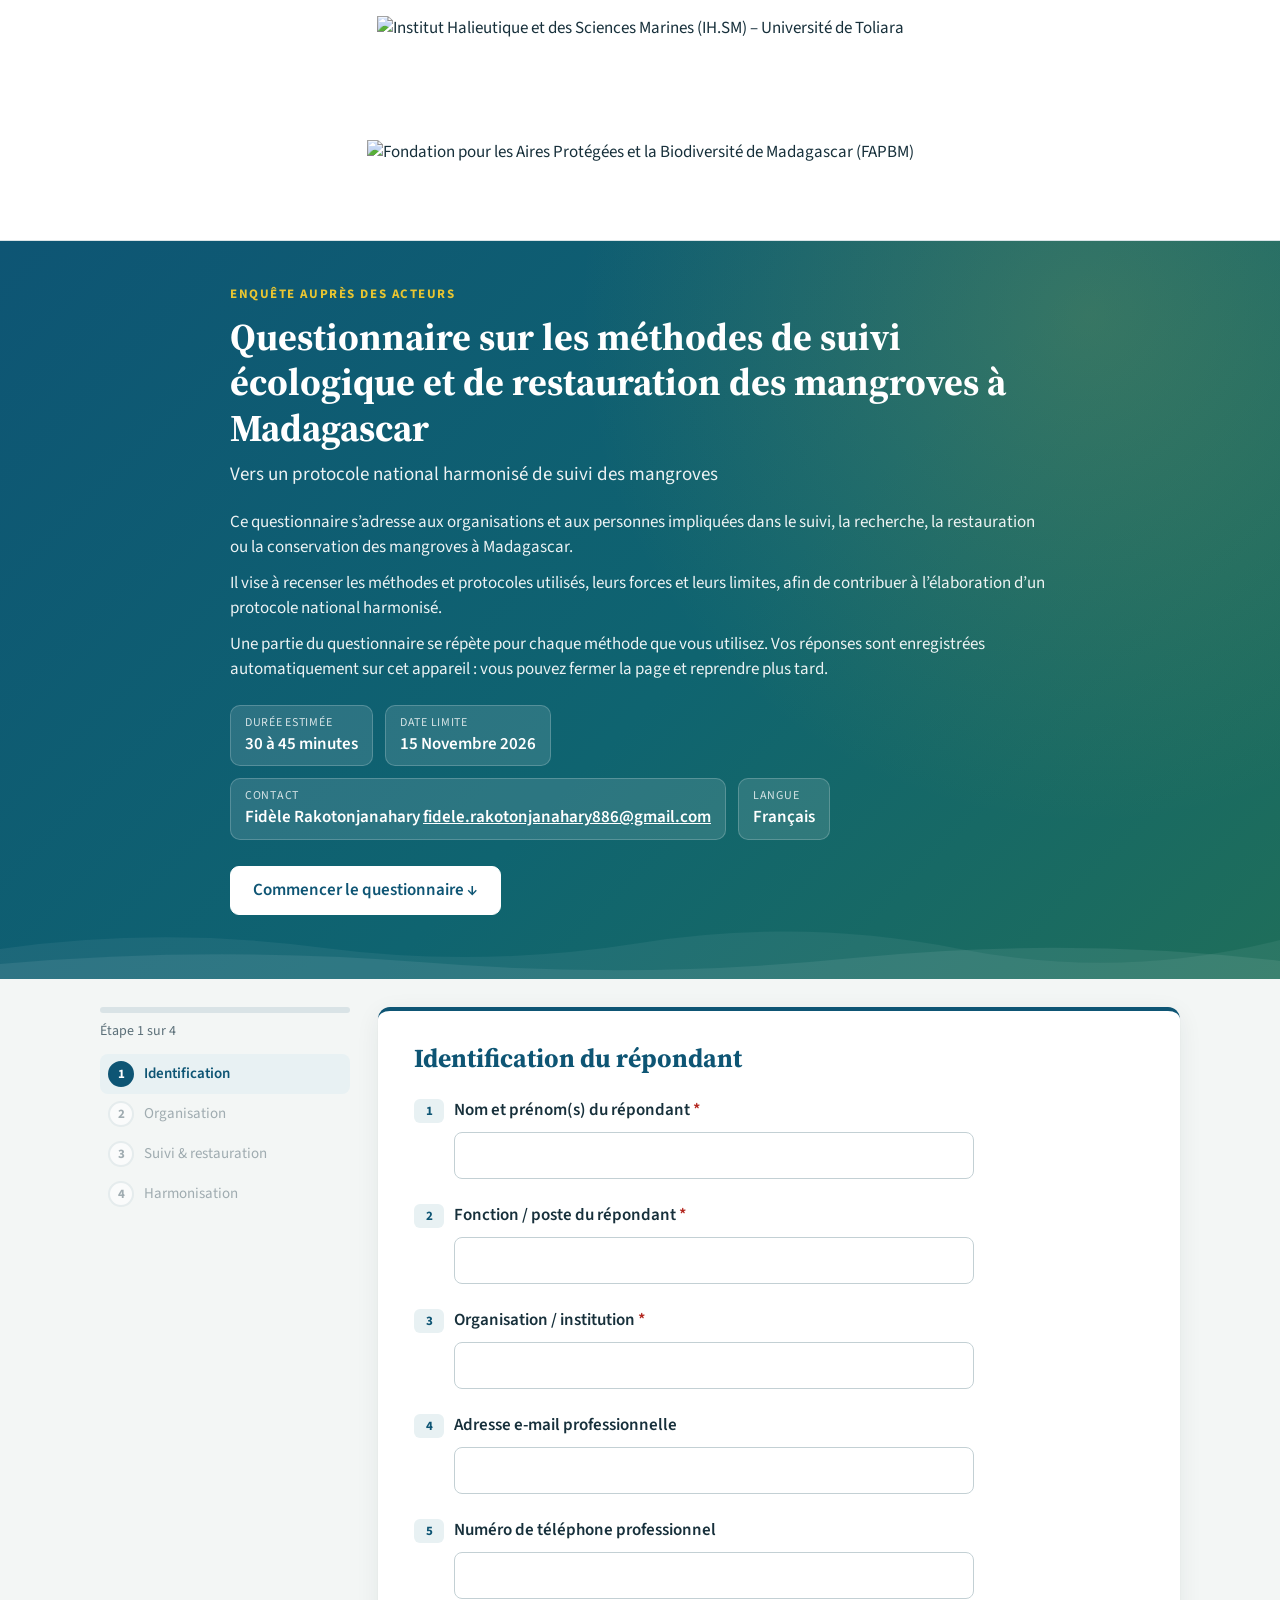
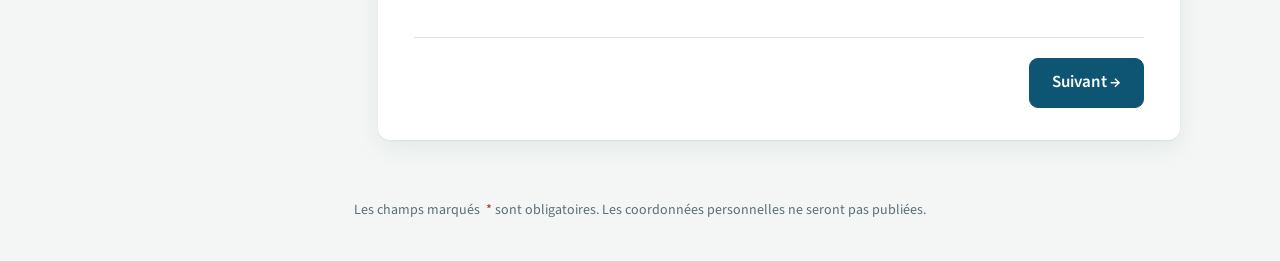
==== index.html @ 5f4b880b "config asset" ====
<!doctype html>
<html lang="fr">
<head>
  <meta charset="utf-8">
  <meta name="viewport" content="width=device-width, initial-scale=1">
  <title>Enquête mangroves Madagascar</title>
  <meta name="description" content="Questionnaire sur les méthodes de suivi écologique et de restauration des mangroves à Madagascar.">
  <link rel="icon" href="logos/ihsm.png">
  <link rel="preconnect" href="https://fonts.googleapis.com">
  <link rel="preconnect" href="https://fonts.gstatic.com" crossorigin>
  <link href="https://fonts.googleapis.com/css2?family=Source+Sans+3:wght@400;600;700&family=Source+Serif+4:opsz,wght@8..60,600;8..60,700&display=swap" rel="stylesheet">
  <link rel="stylesheet" href="assets/style.css">
</head>
<body>
  <div id="testBanner" class="testbanner" hidden>Mode test : aucune réponse n’est envoyée (SCRIPT_URL non configuré dans assets/config.js).</div>

  <header class="top">
    <div class="wrap logos" id="logos"></div>
  </header>

  <section class="hero">
    <svg class="roots" viewBox="0 0 1200 160" preserveAspectRatio="none" aria-hidden="true">
      <path d="M0 120 Q150 90 300 118 T600 112 T900 120 T1200 108 V160 H0Z" fill="rgba(255,255,255,.06)"/>
      <path d="M0 140 Q200 115 400 138 T800 132 T1200 136 V160 H0Z" fill="rgba(255,255,255,.08)"/>
    </svg>
    <div class="wrap hero-in">
      <p class="eyebrow">Enquête auprès des acteurs</p>
      <h1 id="title"></h1>
      <p class="subtitle" id="subtitle"></p>
      <div class="intro" id="intro"></div>
      <div class="facts" id="facts"></div>
      <button type="button" class="btn btn-light" id="startBtn">Commencer le questionnaire ↓</button>
    </div>
  </section>

  <main class="wrap main" id="app">
    <div id="resume" class="resume" hidden>
      <span>Vos réponses précédentes ont été restaurées depuis cet appareil. Les fichiers joints doivent être ajoutés à nouveau.</span>
      <button type="button" class="link" id="resetBtn">Recommencer à zéro</button>
    </div>

    <div class="layout">
      <aside class="side">
        <div class="progress"><div class="bar" id="progressBar"></div></div>
        <p class="ptxt" id="progressTxt"></p>
        <ol class="stepper" id="stepper"></ol>
        <p class="saved" id="saved"></p>
      </aside>

      <section class="card" id="formCard">
        <form id="form" novalidate>
          <h2 id="stepTitle"></h2>
          <div id="stepBody"></div>

          <div id="consentBox" class="consent" hidden>
            <label><input type="checkbox" id="consent"> <span id="consentText"></span><span class="req">*</span></label>
          </div>

          <div id="errorBox" class="errorbox" hidden>
            <strong>L’envoi a échoué.</strong> Vérifiez votre connexion puis réessayez. Vos réponses restent enregistrées sur cet appareil.
            <small id="errorDetail"></small>
            <div class="row">
              <button type="button" class="btn" id="retryBtn">Réessayer</button>
              <button type="button" class="btn btn-ghost" id="dlBtn">Télécharger une copie de mes réponses</button>
            </div>
          </div>

          <nav class="nav">
            <button type="button" class="btn btn-ghost" id="prevBtn">← Précédent</button>
            <span class="spacer"></span>
            <button type="button" class="btn" id="nextBtn">Suivant →</button>
            <button type="button" class="btn btn-accent" id="submitBtn" hidden>Envoyer mes réponses</button>
          </nav>
        </form>
      </section>
    </div>
  </main>

  <section class="wrap thanks" id="thanks" hidden>
    <div class="card center">
      <div class="check">✓</div>
      <h2>Merci pour votre participation</h2>
      <p>Vos réponses ont bien été enregistrées.</p>
      <p class="ref">Référence : <strong id="refId"></strong></p>
      <div id="testNote" hidden>
        <p class="note">Mode test : rien n’a été envoyé.</p>
        <button type="button" class="btn btn-ghost" id="dlTest">Télécharger les réponses (JSON)</button>
      </div>
    </div>
  </section>

  <footer class="foot">
    <div class="wrap">Les champs marqués <span class="req">*</span> sont obligatoires. Les coordonnées personnelles ne seront pas publiées.</div>
  </footer>

  <div class="overlay" id="overlay" hidden><div class="spinner"></div><p id="ovMsg"></p></div>
  <div class="toast" id="toast" role="status"></div>

  <script src="assets/config.js"></script>
  <script src="assets/questions.js"></script>
  <script src="assets/app.js"></script>
</body>
</html>
---- assets/style.css ----
:root {
  --ink: #17303b;
  --muted: #5b6f78;
  --line: #d9e3e6;
  --bg: #f3f6f5;
  --card: #ffffff;
  --brand: #0e5574;      /* FAPBM blue */
  --brand-2: #1f6e5a;    /* mangrove green */
  --accent: #e9c531;     /* IH.SM yellow */
  --soft: #e8f1f3;
  --err: #b3261e;
  --radius: 12px;
  --shadow: 0 1px 2px rgba(16, 48, 59, .06), 0 6px 24px rgba(16, 48, 59, .07);
}
* { box-sizing: border-box; }
html { scroll-behavior: smooth; }
body { margin: 0; font-family: "Source Sans 3", system-ui, -apple-system, "Segoe UI", sans-serif; color: var(--ink); background: var(--bg); font-size: 17px; line-height: 1.5; }
.wrap { max-width: 1120px; margin: 0 auto; padding: 0 20px; }
h1, h2, h3 { font-family: "Source Serif 4", Georgia, serif; line-height: 1.2; }
a { color: var(--brand); }
[hidden] { display: none !important; }

.testbanner { background: #fff4cc; color: #6b5300; text-align: center; padding: 6px 12px; font-size: 14px; border-bottom: 1px solid #f0dc8a; }

/* Header with logos */
.top { background: #fff; border-bottom: 1px solid var(--line); }
.logos { display: flex; justify-content: center; align-items: center; gap: 40px; padding-top: 16px; padding-bottom: 16px; flex-wrap: wrap; }
.logos img { height: 84px; width: auto; object-fit: contain; }

/* Hero */
.hero { position: relative; background: linear-gradient(135deg, var(--brand) 0%, #0f6470 55%, var(--brand-2) 100%); color: #fff; overflow: hidden; }
.hero::before { content: ""; position: absolute; inset: 0; background: radial-gradient(circle at 85% 10%, rgba(233, 197, 49, .18), transparent 40%); }
.roots { position: absolute; bottom: 0; left: 0; width: 100%; height: 120px; }
.hero-in { position: relative; padding-top: 44px; padding-bottom: 64px; max-width: 860px; }
.eyebrow { text-transform: uppercase; letter-spacing: .12em; font-size: 13px; font-weight: 700; color: var(--accent); margin: 0 0 10px; }
.hero h1 { font-size: clamp(26px, 4vw, 38px); margin: 0 0 10px; }
.subtitle { font-size: 19px; opacity: .92; margin: 0 0 20px; }
.intro p { margin: 0 0 10px; opacity: .92; }
.facts { display: flex; flex-wrap: wrap; gap: 12px; margin: 22px 0 26px; }
.facts div { background: rgba(255, 255, 255, .12); border: 1px solid rgba(255, 255, 255, .2); border-radius: 10px; padding: 8px 14px; }
.facts span { display: block; font-size: 12px; text-transform: uppercase; letter-spacing: .06em; opacity: .8; }
.facts strong { font-weight: 600; }
.facts a { color: #fff; }

/* Layout */
.main { padding-top: 28px; padding-bottom: 40px; }
.layout { display: grid; grid-template-columns: 250px 1fr; gap: 28px; align-items: start; }
.side { position: sticky; top: 16px; }
.card { background: var(--card); border-radius: var(--radius); box-shadow: var(--shadow); padding: 32px 36px; border-top: 4px solid var(--brand); scroll-margin-top: 12px; }
.card h2 { margin: 0 0 6px; color: var(--brand); font-size: 26px; }

.resume { background: #eaf4ee; border: 1px solid #c4e0cf; border-radius: 10px; padding: 10px 14px; margin-bottom: 18px; display: flex; gap: 12px; justify-content: space-between; align-items: center; flex-wrap: wrap; font-size: 15px; }
.link { background: none; border: 0; color: var(--brand); text-decoration: underline; cursor: pointer; font: inherit; }

/* Progress & stepper */
.progress { height: 6px; background: var(--line); border-radius: 99px; overflow: hidden; }
.bar { height: 100%; width: 0; background: linear-gradient(90deg, var(--brand), var(--brand-2)); transition: width .3s; }
.ptxt { font-size: 14px; color: var(--muted); margin: 8px 0 12px; }
.stepper { list-style: none; padding: 0; margin: 0; }
.stepper button { width: 100%; display: flex; align-items: center; gap: 10px; background: none; border: 0; padding: 7px 8px; border-radius: 8px; font: inherit; font-size: 15px; color: var(--muted); cursor: pointer; text-align: left; }
.stepper button:disabled { cursor: default; opacity: .55; }
.stepper button:not(:disabled):hover { background: var(--soft); }
.stepper .dot { flex: 0 0 26px; height: 26px; border-radius: 50%; display: grid; place-items: center; font-size: 13px; font-weight: 700; border: 2px solid var(--line); background: #fff; }
.stepper .done .dot { background: var(--brand-2); border-color: var(--brand-2); color: #fff; }
.stepper .current button { background: var(--soft); color: var(--brand); font-weight: 600; }
.stepper .current .dot { border-color: var(--brand); background: var(--brand); color: #fff; }
.saved { font-size: 13px; color: var(--muted); margin-top: 12px; min-height: 1em; }

/* Questions */
.lead { color: var(--muted); margin: 4px 0 8px; }
.sub { font-size: 19px; color: var(--brand-2); margin: 34px 0 4px; padding-bottom: 6px; border-bottom: 2px solid var(--soft); }
#stepBody > .sub:first-child { margin-top: 18px; }
.note { color: var(--muted); font-size: 15px; margin: 4px 0; }
.q { padding: 18px 0 6px; }
.qlabel { display: flex; gap: 10px; font-weight: 600; margin-bottom: 8px; }
.qn { flex: 0 0 auto; min-width: 30px; height: 24px; padding: 0 6px; border-radius: 6px; background: var(--soft); color: var(--brand); font-size: 13px; font-weight: 700; display: grid; place-items: center; margin-top: 1px; }
.req { color: var(--err); margin-left: 3px; }
.hint { color: var(--muted); font-size: 15px; margin: -4px 0 8px 40px; }
.q > .inwrap, .q > textarea, .q > .opts, .q > .specify, .q > .likert, .q > .top3, .q > .drop, .q > .filelist, .q > .err { margin-left: 40px; }
input[type=text], input[type=email], input[type=tel], input[type=number], input[type=date], textarea, select {
  width: 100%; font: inherit; color: inherit; padding: 10px 12px; border: 1px solid #c3d0d4; border-radius: 8px; background: #fff; transition: border-color .15s, box-shadow .15s; }
textarea { resize: vertical; min-height: 84px; }
input:focus, textarea:focus, select:focus { outline: none; border-color: var(--brand); box-shadow: 0 0 0 3px rgba(14, 85, 116, .15); }
.inwrap { position: relative; max-width: 520px; }
.inwrap.hasunit input { padding-right: 48px; }
.unit { position: absolute; right: 12px; top: 50%; transform: translateY(-50%); color: var(--muted); font-size: 15px; }
input[type=number], input[type=date] { max-width: 260px; }
.inwrap.hasunit input { max-width: none; }
.inwrap.hasunit { max-width: 260px; }

.opts { display: grid; gap: 6px; }
.opts.cols { grid-template-columns: repeat(auto-fill, minmax(250px, 1fr)); }
.opt { display: flex; gap: 10px; align-items: flex-start; padding: 9px 12px; border: 1px solid var(--line); border-radius: 8px; cursor: pointer; transition: background .12s, border-color .12s; }
.opt:hover { background: #f7fafb; }
.opt input { margin-top: 4px; accent-color: var(--brand); width: 17px; height: 17px; flex: 0 0 auto; }
.opt:has(input:checked) { border-color: var(--brand); background: var(--soft); }
.specify { margin-top: 8px; max-width: 520px; }

.likert { display: grid; grid-template-columns: repeat(5, 1fr); gap: 6px; }
.lk { display: flex; flex-direction: column; align-items: center; text-align: center; gap: 2px; padding: 10px 4px; border: 1px solid var(--line); border-radius: 8px; cursor: pointer; }
.lk input { position: absolute; opacity: 0; pointer-events: none; }
.lk .num { font-weight: 700; font-size: 18px; color: var(--brand); }
.lk .lt { font-size: 13px; color: var(--muted); line-height: 1.25; }
.lk:hover { background: #f7fafb; }
.lk:has(input:checked) { background: var(--brand); border-color: var(--brand); }
.lk:has(input:checked) .num, .lk:has(input:checked) .lt { color: #fff; }
.lk:has(input:focus-visible) { box-shadow: 0 0 0 3px rgba(14, 85, 116, .25); }

.top3 { display: grid; gap: 8px; max-width: 560px; }
.top3 label { display: flex; gap: 10px; align-items: center; }
.rank { flex: 0 0 28px; height: 28px; border-radius: 50%; background: var(--accent); color: #3d3200; font-weight: 700; display: grid; place-items: center; }

.drop { display: flex; flex-direction: column; align-items: center; gap: 4px; border: 2px dashed #b9cbd1; border-radius: 10px; padding: 20px; text-align: center; color: var(--muted); cursor: pointer; background: #fafcfc; }
.drop:hover { border-color: var(--brand); color: var(--brand); }
.drop input { display: none; }
.dropicon { font-size: 26px; }
.filelist { list-style: none; padding: 0; display: grid; gap: 6px; margin-top: 8px; }
.filelist li { display: flex; align-items: center; gap: 10px; border: 1px solid var(--line); border-radius: 8px; padding: 6px 10px; }
.filelist img { width: 48px; height: 48px; object-fit: cover; border-radius: 6px; }
.fname { flex: 1; overflow: hidden; text-overflow: ellipsis; white-space: nowrap; }
.fname small { display: block; color: var(--muted); }
.rm { border: 0; background: none; font-size: 18px; color: var(--muted); cursor: pointer; }

.err { color: var(--err); font-size: 14px; margin: 6px 0 0; min-height: 0; }
.err:empty { display: none; }
.q.invalid .opt, .q.invalid input, .q.invalid textarea, .q.invalid select, .q.invalid .lk, .q.invalid .drop { border-color: var(--err); }

.consent { margin-top: 30px; padding: 16px; background: var(--soft); border-radius: 10px; font-size: 15px; }
.consent label { display: flex; gap: 10px; cursor: pointer; }
.consent input { margin-top: 4px; accent-color: var(--brand); width: 18px; height: 18px; flex: 0 0 auto; }
.consent.invalid { outline: 2px solid var(--err); }

.errorbox { margin-top: 20px; padding: 14px 16px; border: 1px solid #f0b9b5; background: #fdf0ef; border-radius: 10px; }
.errorbox small { display: block; color: var(--muted); margin: 4px 0 10px; }
.row { display: flex; gap: 10px; flex-wrap: wrap; }

/* Buttons */
.nav { display: flex; align-items: center; gap: 10px; margin-top: 32px; padding-top: 20px; border-top: 1px solid var(--line); }
.spacer { flex: 1; }
.btn { font: inherit; font-weight: 600; border: 1px solid var(--brand); background: var(--brand); color: #fff; padding: 11px 22px; border-radius: 9px; cursor: pointer; transition: filter .15s, transform .05s; }
.btn:hover { filter: brightness(1.08); }
.btn:active { transform: translateY(1px); }
.btn-ghost { background: #fff; color: var(--brand); }
.btn-accent { background: var(--brand-2); border-color: var(--brand-2); }
.btn-light { background: #fff; color: var(--brand); border-color: #fff; }

/* Thanks */
.thanks { padding-top: 40px; padding-bottom: 60px; max-width: 640px; }
.center { text-align: center; }
.check { width: 64px; height: 64px; margin: 0 auto 12px; border-radius: 50%; background: var(--brand-2); color: #fff; font-size: 32px; display: grid; place-items: center; }
.ref { font-size: 15px; color: var(--muted); }

.foot { color: var(--muted); font-size: 14px; padding: 20px 0 40px; text-align: center; }

.overlay { position: fixed; inset: 0; background: rgba(15, 40, 50, .55); display: flex; flex-direction: column; align-items: center; justify-content: center; color: #fff; z-index: 50; gap: 12px; }
.spinner { width: 44px; height: 44px; border: 4px solid rgba(255, 255, 255, .3); border-top-color: #fff; border-radius: 50%; animation: spin 1s linear infinite; }
@keyframes spin { to { transform: rotate(360deg); } }
.toast { position: fixed; left: 50%; bottom: 24px; transform: translate(-50%, 30px); background: #17303b; color: #fff; padding: 10px 18px; border-radius: 8px; opacity: 0; transition: .25s; z-index: 60; font-size: 15px; pointer-events: none; max-width: calc(100% - 32px); }
.toast.show { opacity: 1; transform: translate(-50%, 0); }

/* Mobile */
@media (max-width: 860px) {
  body { font-size: 16px; }
  .wrap { padding: 0 16px; }
  .layout { grid-template-columns: 1fr; gap: 14px; }
  .side { position: sticky; top: 0; z-index: 10; background: var(--bg); padding: 10px 0 6px; }
  .stepper { display: flex; overflow-x: auto; gap: 4px; scrollbar-width: none; }
  .stepper li { flex: 0 0 auto; }
  .stepper button { padding: 5px 8px; font-size: 14px; }
  .stepper li:not(.current) .lbl { display: none; }
  .ptxt { margin: 6px 0 6px; }
  .saved { display: none; }
  .card { padding: 22px 16px; scroll-margin-top: 100px; }
  .q, .consent { scroll-margin-top: 110px; }
  .logos { gap: 22px; }
  .logos img { height: 60px; }
  .hint, .q > .inwrap, .q > textarea, .q > .opts, .q > .specify, .q > .likert, .q > .top3, .q > .drop, .q > .filelist, .q > .err { margin-left: 0; }
  .likert { grid-template-columns: repeat(5, minmax(0, 1fr)); gap: 4px; }
  .lk .lt { font-size: 11px; }
  .opts.cols { grid-template-columns: 1fr; }
  .nav .btn { padding: 11px 16px; }
}
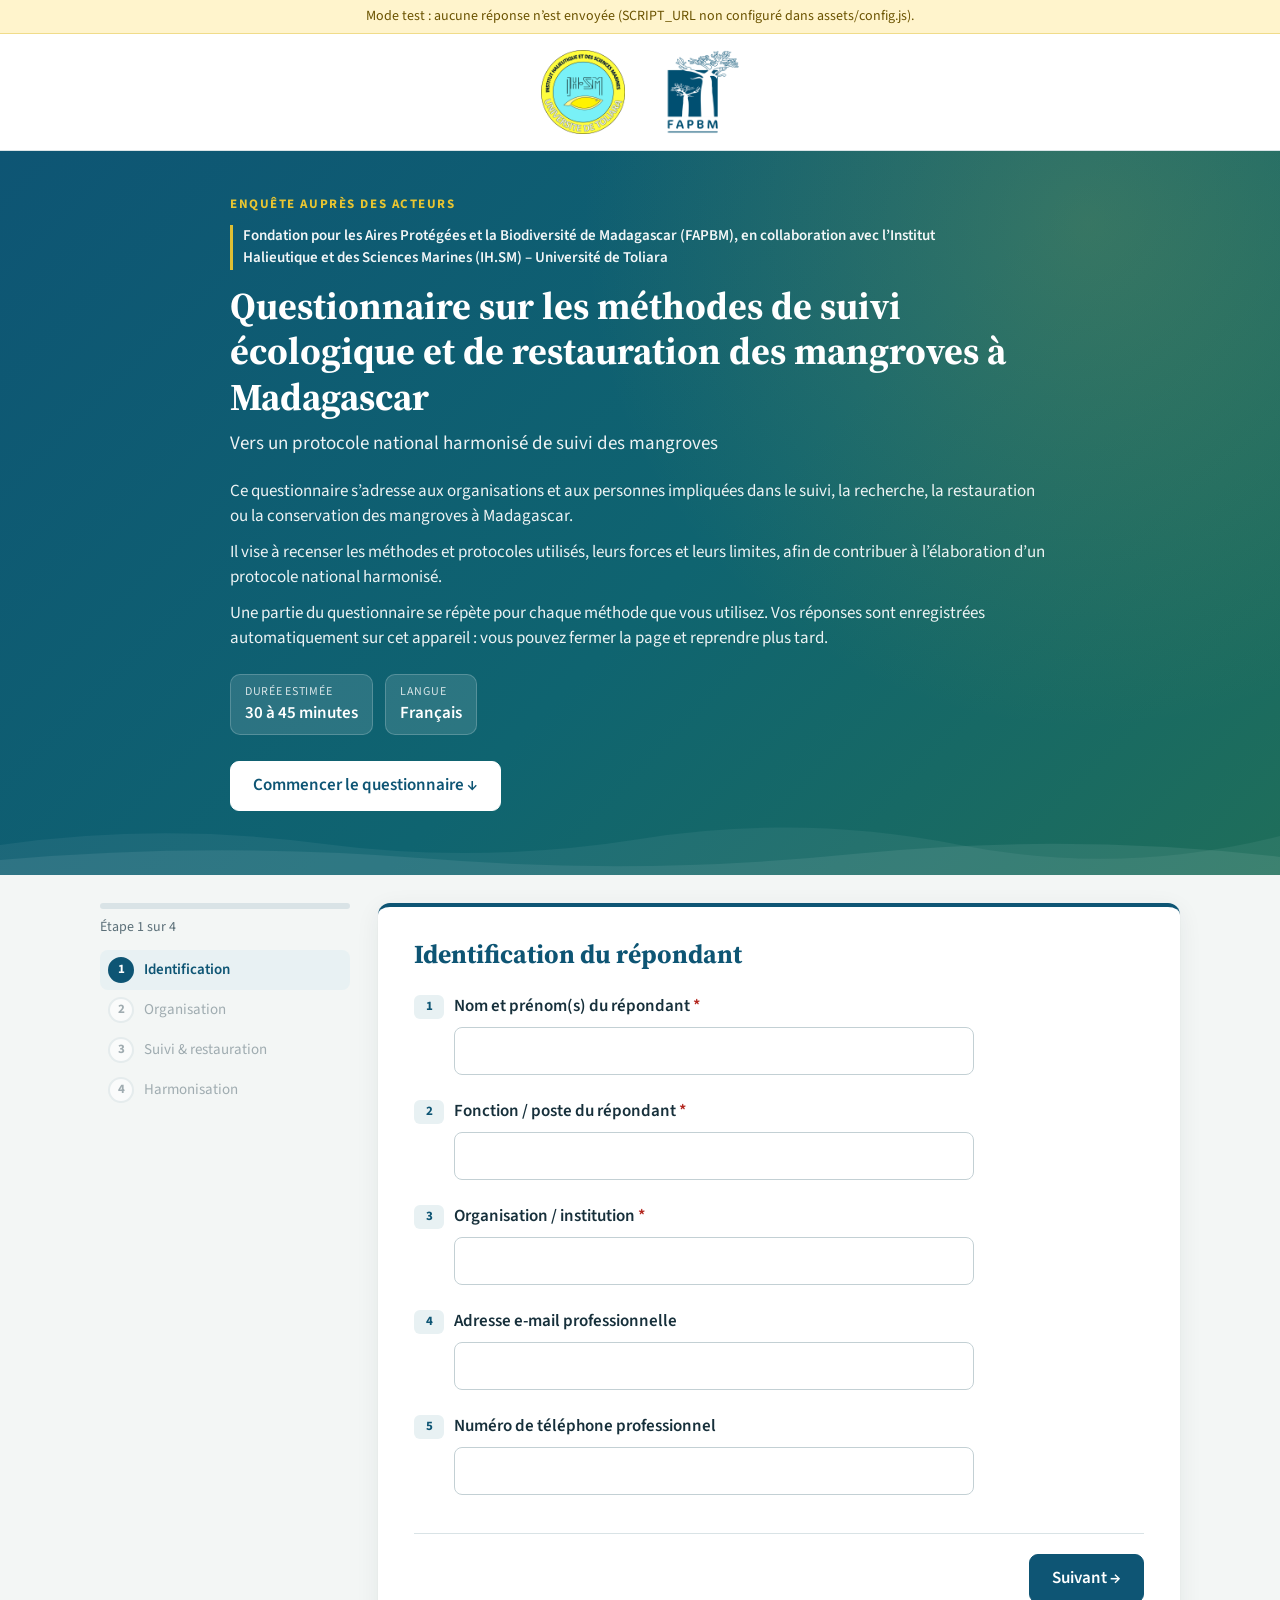
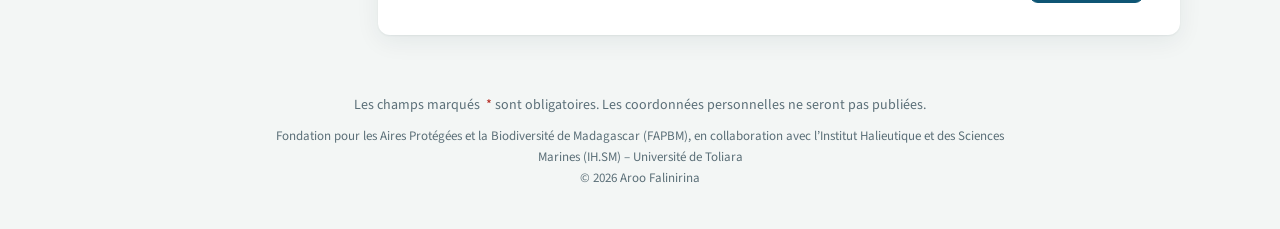
==== commit 9bad45a7: "update copyright" ====
--- a/index.html
+++ b/index.html
@@ -25,6 +25,7 @@
     </svg>
     <div class="wrap hero-in">
       <p class="eyebrow">Enquête auprès des acteurs</p>
+      <p class="organiser" id="organiser"></p>
       <h1 id="title"></h1>
       <p class="subtitle" id="subtitle"></p>
       <div class="intro" id="intro"></div>
@@ -90,7 +91,8 @@
   </section>
 
   <footer class="foot">
-    <div class="wrap">Les champs marqués <span class="req">*</span> sont obligatoires. Les coordonnées personnelles ne seront pas publiées.</div>
+    <div class="wrap">Les champs marqués <span class="req">*</span> sont obligatoires. Les coordonnées personnelles ne seront pas publiées.
+      <p class="copy"><span id="footOrg"></span><br><span id="copyright"></span></p></div>
   </footer>
 
   <div class="overlay" id="overlay" hidden><div class="spinner"></div><p id="ovMsg"></p></div>
--- a/assets/style.css
+++ b/assets/style.css
@@ -33,6 +33,8 @@
 .roots { position: absolute; bottom: 0; left: 0; width: 100%; height: 120px; }
 .hero-in { position: relative; padding-top: 44px; padding-bottom: 64px; max-width: 860px; }
 .eyebrow { text-transform: uppercase; letter-spacing: .12em; font-size: 13px; font-weight: 700; color: var(--accent); margin: 0 0 10px; }
+.organiser { font-size: 15px; font-weight: 600; margin: 0 0 14px; padding-left: 10px; border-left: 3px solid var(--accent); opacity: .95; max-width: 720px; }
+.organiser:empty { display: none; }
 .hero h1 { font-size: clamp(26px, 4vw, 38px); margin: 0 0 10px; }
 .subtitle { font-size: 19px; opacity: .92; margin: 0 0 20px; }
 .intro p { margin: 0 0 10px; opacity: .92; }
@@ -150,6 +152,7 @@
 .check { width: 64px; height: 64px; margin: 0 auto 12px; border-radius: 50%; background: var(--brand-2); color: #fff; font-size: 32px; display: grid; place-items: center; }
 .ref { font-size: 15px; color: var(--muted); }
 
+.copy { max-width: 760px; margin: 10px auto 0; font-size: 13px; line-height: 1.6; }
 .foot { color: var(--muted); font-size: 14px; padding: 20px 0 40px; text-align: center; }
 
 .overlay { position: fixed; inset: 0; background: rgba(15, 40, 50, .55); display: flex; flex-direction: column; align-items: center; justify-content: center; color: #fff; z-index: 50; gap: 12px; }
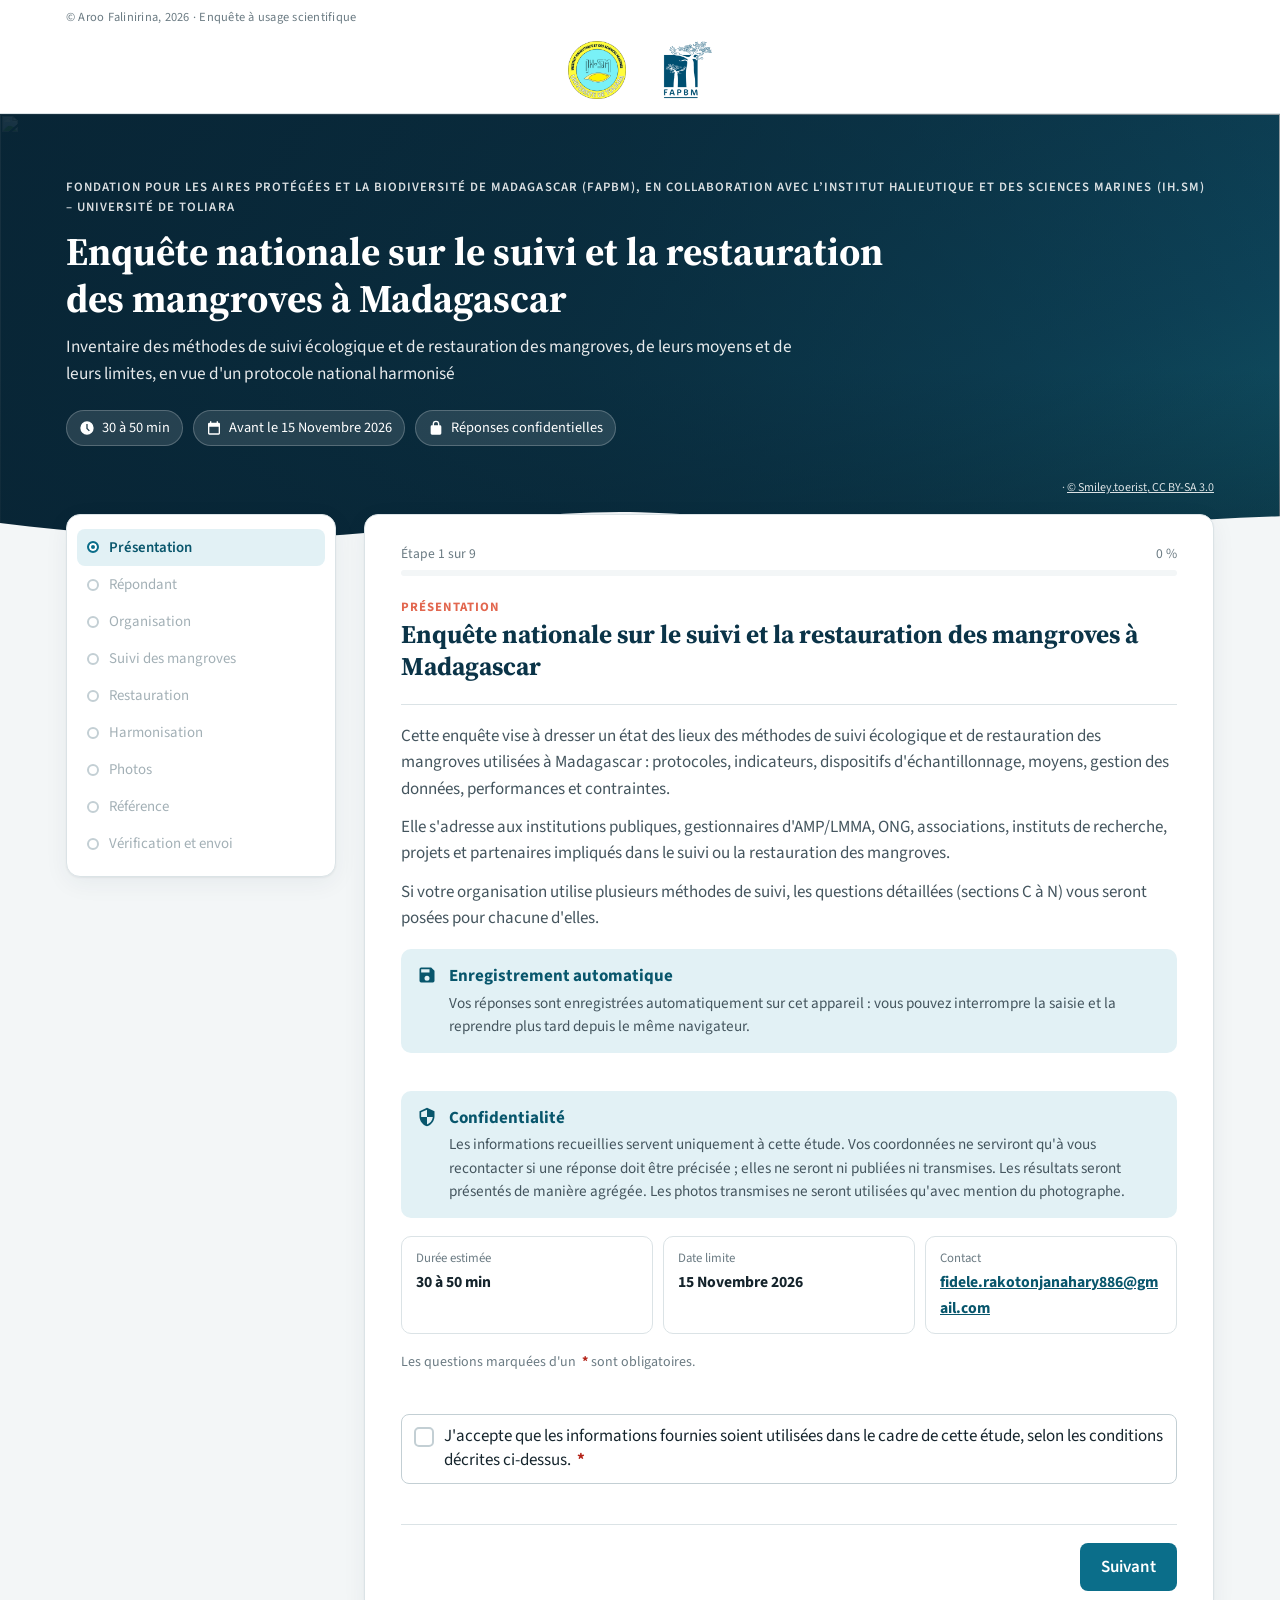
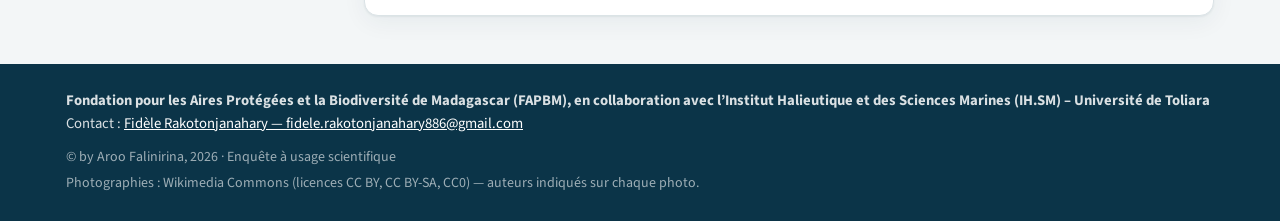
==== commit aa1848cb: "update questionnaire" ====
--- a/index.html
+++ b/index.html
@@ -3,103 +3,81 @@
 <head>
   <meta charset="utf-8">
   <meta name="viewport" content="width=device-width, initial-scale=1">
-  <title>Enquête mangroves Madagascar</title>
-  <meta name="description" content="Questionnaire sur les méthodes de suivi écologique et de restauration des mangroves à Madagascar.">
-  <link rel="icon" href="logos/ihsm.png">
+  <title>Enquête — Suivi et restauration des mangroves à Madagascar</title>
+  <meta name="description" content="Enquête nationale sur les méthodes de suivi et de restauration des mangroves à Madagascar.">
+  <meta name="robots" content="noindex">
+  <link rel="icon" href="assets/img/favicon.svg" type="image/svg+xml">
   <link rel="preconnect" href="https://fonts.googleapis.com">
   <link rel="preconnect" href="https://fonts.gstatic.com" crossorigin>
-  <link href="https://fonts.googleapis.com/css2?family=Source+Sans+3:wght@400;600;700&family=Source+Serif+4:opsz,wght@8..60,600;8..60,700&display=swap" rel="stylesheet">
-  <link rel="stylesheet" href="assets/style.css">
+  <link href="https://fonts.googleapis.com/css2?family=Source+Sans+3:wght@400;500;600;700&family=Source+Serif+4:opsz,wght@8..60,600;8..60,700&display=swap" rel="stylesheet">
+  <link rel="stylesheet" href="assets/css/style.css">
 </head>
 <body>
-  <div id="testBanner" class="testbanner" hidden>Mode test : aucune réponse n’est envoyée (SCRIPT_URL non configuré dans assets/config.js).</div>
-
-  <header class="top">
-    <div class="wrap logos" id="logos"></div>
+  <header class="topbar">
+    <div class="wrap">
+    <p class="topbar-note">© Aroo Falinirina,  <span id="headerYear"></span> · Enquête à usage scientifique</p>
+      <ul class="logos" id="logos" aria-label="Institutions partenaires"></ul>
+    </div>
   </header>
 
   <section class="hero">
-    <svg class="roots" viewBox="0 0 1200 160" preserveAspectRatio="none" aria-hidden="true">
-      <path d="M0 120 Q150 90 300 118 T600 112 T900 120 T1200 108 V160 H0Z" fill="rgba(255,255,255,.06)"/>
-      <path d="M0 140 Q200 115 400 138 T800 132 T1200 136 V160 H0Z" fill="rgba(255,255,255,.08)"/>
-    </svg>
-    <div class="wrap hero-in">
-      <p class="eyebrow">Enquête auprès des acteurs</p>
-      <p class="organiser" id="organiser"></p>
-      <h1 id="title"></h1>
-      <p class="subtitle" id="subtitle"></p>
-      <div class="intro" id="intro"></div>
-      <div class="facts" id="facts"></div>
-      <button type="button" class="btn btn-light" id="startBtn">Commencer le questionnaire ↓</button>
+    <div class="hero-photo" id="heroPhoto" aria-hidden="true"></div>
+    <div class="wrap hero-inner">
+      <p class="hero-org" id="heroOrganizer"></p>
+      <h1 id="heroTitle"></h1>
+      <p class="hero-sub" id="heroSubtitle"></p>
+      <ul class="chips">
+        <li><svg viewBox="0 0 24 24" width="16" height="16" aria-hidden="true"><path fill="currentColor" d="M12 2a10 10 0 1 0 0 20 10 10 0 0 0 0-20zm1 10.4 3.2 3.2-1.4 1.4-3.8-3.8V6h2v6.4z"/></svg><span id="chipTime"></span></li>
+        <li><svg viewBox="0 0 24 24" width="16" height="16" aria-hidden="true"><path fill="currentColor" d="M19 4h-1V2h-2v2H8V2H6v2H5a2 2 0 0 0-2 2v14a2 2 0 0 0 2 2h14a2 2 0 0 0 2-2V6a2 2 0 0 0-2-2zm0 16H5V10h14v10z"/></svg><span>Avant le <span id="chipDeadline"></span></span></li>
+        <li><svg viewBox="0 0 24 24" width="16" height="16" aria-hidden="true"><path fill="currentColor" d="M18 8h-1V6A5 5 0 0 0 7 6v2H6a2 2 0 0 0-2 2v10c0 1.1.9 2 2 2h12a2 2 0 0 0 2-2V10a2 2 0 0 0-2-2zM9 6a3 3 0 0 1 6 0v2H9V6z"/></svg>Réponses confidentielles</li>
+      </ul>
     </div>
+    <p class="hero-credit wrap small" id="heroCredit"></p>
+    <svg class="hero-wave" viewBox="0 0 1440 60" preserveAspectRatio="none" aria-hidden="true"><path d="M0 30c120 20 240 30 360 20S600 10 720 14s240 30 360 30 240-20 360-24v40H0z" fill="var(--bg)"/></svg>
   </section>
 
-  <main class="wrap main" id="app">
-    <div id="resume" class="resume" hidden>
-      <span>Vos réponses précédentes ont été restaurées depuis cet appareil. Les fichiers joints doivent être ajoutés à nouveau.</span>
-      <button type="button" class="link" id="resetBtn">Recommencer à zéro</button>
-    </div>
-
+  <main class="wrap" id="app">
     <div class="layout">
-      <aside class="side">
-        <div class="progress"><div class="bar" id="progressBar"></div></div>
-        <p class="ptxt" id="progressTxt"></p>
-        <ol class="stepper" id="stepper"></ol>
-        <p class="saved" id="saved"></p>
+      <aside class="sidebar" aria-label="Étapes du questionnaire">
+        <button type="button" class="nav-toggle" id="navToggle" aria-controls="stepList">
+          <span class="muted small">Étape en cours</span><strong id="mobileStepName"></strong>
+          <svg viewBox="0 0 24 24" width="20" height="20" aria-hidden="true"><path fill="currentColor" d="M7 10l5 5 5-5z"/></svg>
+        </button>
+        <nav><ol class="step-list" id="stepList"></ol></nav>
       </aside>
 
-      <section class="card" id="formCard">
+      <div class="panel" id="formTop">
+        <div class="progress-wrap">
+          <div class="progress-meta"><span id="progressLabel"></span><span id="progressPct"></span></div>
+          <div class="progress" role="progressbar" aria-valuemin="0" aria-valuemax="100" aria-valuenow="0"><div class="progress-bar" id="progressBar"></div></div>
+        </div>
+
+        <div class="draft-banner" id="draftBanner" hidden>
+          <p><strong>Un brouillon a été retrouvé sur cet appareil.</strong> Souhaitez-vous reprendre là où vous vous étiez arrêté(e) ? <span class="muted small">(les fichiers joints éventuels devront être ajoutés à nouveau)</span></p>
+          <div><button type="button" class="btn btn-primary btn-sm" id="btnResume">Reprendre</button>
+          <button type="button" class="btn btn-ghost btn-sm" id="btnRestart">Recommencer</button></div>
+        </div>
+
         <form id="form" novalidate>
-          <h2 id="stepTitle"></h2>
-          <div id="stepBody"></div>
-
-          <div id="consentBox" class="consent" hidden>
-            <label><input type="checkbox" id="consent"> <span id="consentText"></span><span class="req">*</span></label>
+          <div id="stepContainer"></div>
+          <div class="form-nav">
+            <button type="button" class="btn btn-ghost" id="btnPrev">← Précédent</button>
+            <span class="save-state muted small" id="saveState" aria-live="polite"></span>
+            <button type="button" class="btn btn-primary" id="btnNext">Suivant</button>
           </div>
-
-          <div id="errorBox" class="errorbox" hidden>
-            <strong>L’envoi a échoué.</strong> Vérifiez votre connexion puis réessayez. Vos réponses restent enregistrées sur cet appareil.
-            <small id="errorDetail"></small>
-            <div class="row">
-              <button type="button" class="btn" id="retryBtn">Réessayer</button>
-              <button type="button" class="btn btn-ghost" id="dlBtn">Télécharger une copie de mes réponses</button>
-            </div>
-          </div>
-
-          <nav class="nav">
-            <button type="button" class="btn btn-ghost" id="prevBtn">← Précédent</button>
-            <span class="spacer"></span>
-            <button type="button" class="btn" id="nextBtn">Suivant →</button>
-            <button type="button" class="btn btn-accent" id="submitBtn" hidden>Envoyer mes réponses</button>
-          </nav>
         </form>
-      </section>
+      </div>
     </div>
   </main>
 
-  <section class="wrap thanks" id="thanks" hidden>
-    <div class="card center">
-      <div class="check">✓</div>
-      <h2>Merci pour votre participation</h2>
-      <p>Vos réponses ont bien été enregistrées.</p>
-      <p class="ref">Référence : <strong id="refId"></strong></p>
-      <div id="testNote" hidden>
-        <p class="note">Mode test : rien n’a été envoyé.</p>
-        <button type="button" class="btn btn-ghost" id="dlTest">Télécharger les réponses (JSON)</button>
-      </div>
+  <footer class="footer">
+    <div class="wrap footer-inner">
+      <p><strong id="footerOrganizer"></strong><br>Contact : <a id="footerContact" href="#"></a></p>
+      <p class="muted small">© by Aroo Falinirina,  <span id="footerYear"></span> · Enquête à usage scientifique<br><span id="photoCredits"></span></p>
     </div>
-  </section>
-
-  <footer class="foot">
-    <div class="wrap">Les champs marqués <span class="req">*</span> sont obligatoires. Les coordonnées personnelles ne seront pas publiées.
-      <p class="copy"><span id="footOrg"></span><br><span id="copyright"></span></p></div>
   </footer>
 
-  <div class="overlay" id="overlay" hidden><div class="spinner"></div><p id="ovMsg"></p></div>
-  <div class="toast" id="toast" role="status"></div>
-
-  <script src="assets/config.js"></script>
-  <script src="assets/questions.js"></script>
-  <script src="assets/app.js"></script>
+  <script src="assets/js/survey-config.js"></script>
+  <script src="assets/js/app.js"></script>
 </body>
 </html>
--- a/assets/css/style.css
+++ b/assets/css/style.css
@@ -0,0 +1,281 @@
+/* ============================================================
+   Enquête suivi des mangroves — feuille de style
+   Couleurs principales : modifier les variables ci-dessous
+   ============================================================ */
+:root {
+  color-scheme: light;
+  --navy: #0b3448;
+  --navy-2: #0f4c63;
+  --accent: #0b6e8a;          /* bleu lagon (boutons, sélection) */
+  --accent-strong: #08566c;
+  --accent-soft: #e2f1f5;
+  --coral: #e2674f;           /* corail (accents, progression) */
+  --coral-soft: #fcebe7;
+  --seagrass: var(--coral);   /* alias conservé pour compatibilité avec la feuille herbiers */
+  --bg: #f3f6f7;
+  --surface: #ffffff;
+  --ink: #15242c;
+  --ink-2: #44555e;
+  --muted: #6b7b83;
+  --line: #dbe3e6;
+  --line-strong: #c3cfd4;
+  --danger: #b42318;
+  --danger-soft: #fdecea;
+  --warn-soft: #fff6e5;
+  --radius: 10px;
+  --shadow: 0 1px 2px rgba(11, 52, 72, .06), 0 6px 24px rgba(11, 52, 72, .06);
+  --font: "Source Sans 3", system-ui, -apple-system, "Segoe UI", Roboto, sans-serif;
+  --serif: "Source Serif 4", Georgia, serif;
+}
+
+* { box-sizing: border-box; }
+html { scroll-behavior: smooth; }
+body { margin: 0; background: var(--bg); color: var(--ink); font: 400 17px/1.55 var(--font); -webkit-font-smoothing: antialiased; }
+a { color: var(--accent-strong); }
+[hidden] { display: none !important; }
+.wrap { max-width: 1180px; margin: 0 auto; padding: 0 16px; }
+.muted { color: var(--muted); }
+.small { font-size: .875rem; }
+code { background: var(--accent-soft); padding: 2px 6px; border-radius: 4px; font-size: .95em; }
+
+/* ---------- barre des logos ---------- */
+.topbar { background: var(--surface); border-bottom: 1px solid var(--line); }
+.topbar-note { margin: 0; padding: 8px 0 0; text-align: left; font-size: .78rem; letter-spacing: .02em; color: var(--muted, #6b6a66); }
+.logos { list-style: none; margin: 0; padding: 14px 0; display: flex; flex-wrap: wrap; gap: 14px 36px; align-items: center; justify-content: center; }
+.logo img { display: block; height: 58px; width: auto; max-width: 170px; object-fit: contain; }
+.logo-fallback { display: inline-flex; align-items: center; height: 58px; padding: 0 14px; border: 1px dashed var(--line-strong); border-radius: 6px; color: var(--muted); font-size: .8rem; }
+
+/* ---------- bandeau ---------- */
+.hero { position: relative; color: #fff; background: linear-gradient(160deg, var(--navy) 0%, var(--navy-2) 70%, #136070 100%); overflow: hidden; }
+.hero-photo { position: absolute; inset: 0; }
+.hero-photo img { width: 100%; height: 100%; object-fit: cover; object-position: center 55%; display: block; }
+/* voile sombre pour garantir la lisibilité du texte sur la photo */
+.hero::after { content: ""; position: absolute; inset: 0; background: linear-gradient(90deg, rgba(8, 36, 52, .92) 0%, rgba(8, 36, 52, .72) 45%, rgba(8, 36, 52, .25) 100%), linear-gradient(0deg, rgba(8, 36, 52, .55), transparent 40%); pointer-events: none; }
+.hero-inner { position: relative; z-index: 1; padding: 64px 16px 96px; }
+.hero-credit { position: absolute; z-index: 1; right: 0; left: 0; bottom: 44px; margin: 0 auto; text-align: right; color: rgba(255,255,255,.75); font-size: .75rem; }
+.hero-credit a { color: rgba(255,255,255,.85); }
+.hero-org { margin: 0 0 10px; text-transform: uppercase; letter-spacing: .08em; font-size: .8rem; font-weight: 600; opacity: .85; }
+.hero h1 { font-family: var(--serif); font-weight: 700; font-size: clamp(1.6rem, 3.2vw, 2.45rem); line-height: 1.2; margin: 0 0 12px; max-width: 860px; }
+.hero-sub { margin: 0 0 22px; max-width: 760px; font-size: 1.08rem; opacity: .9; }
+.chips { list-style: none; margin: 0; padding: 0; display: flex; flex-wrap: wrap; gap: 10px; }
+.chips li { display: inline-flex; align-items: center; gap: 7px; padding: 6px 12px; border-radius: 999px; background: rgba(255,255,255,.12); border: 1px solid rgba(255,255,255,.22); font-size: .9rem; }
+.chips span { margin-left: 0; }
+.hero-wave { position: absolute; z-index: 1; bottom: -1px; left: 0; width: 100%; height: 40px; }
+
+/* ---------- mise en page ---------- */
+.layout { display: grid; grid-template-columns: 270px 1fr; gap: 28px; align-items: start; margin-top: -28px; position: relative; z-index: 2; padding-bottom: 48px; }
+.panel { background: var(--surface); border: 1px solid var(--line); border-radius: 14px; box-shadow: var(--shadow); padding: 28px 36px 24px; min-width: 0; }
+
+/* ---------- barre latérale ---------- */
+.sidebar { position: sticky; top: 16px; background: var(--surface); border: 1px solid var(--line); border-radius: 14px; box-shadow: var(--shadow); padding: 14px 10px; max-height: calc(100vh - 32px); overflow: auto; }
+.nav-toggle { display: none; }
+.step-list, .step-list ol { list-style: none; margin: 0; padding: 0; }
+.step-group { margin: 10px 0 4px; padding-top: 10px; border-top: 1px solid var(--line); }
+.group-title { display: block; padding: 0 10px 4px; font-size: .74rem; text-transform: uppercase; letter-spacing: .06em; font-weight: 700; color: var(--accent-strong); overflow: hidden; text-overflow: ellipsis; white-space: nowrap; }
+.step-link { display: flex; align-items: center; gap: 10px; width: 100%; padding: 7px 10px; border: 0; background: none; border-radius: 8px; text-align: left; font: inherit; font-size: .93rem; color: var(--ink-2); cursor: pointer; }
+.step-link:hover:not(:disabled) { background: var(--bg); }
+.step-link:disabled { cursor: default; color: #a3b0b6; }
+.step-dot { flex: none; width: 12px; height: 12px; border-radius: 50%; border: 2px solid var(--line-strong); background: var(--surface); }
+.step-link.is-done .step-dot { background: var(--accent); border-color: var(--accent); }
+.step-link.is-current { background: var(--accent-soft); color: var(--accent-strong); font-weight: 600; }
+.step-link.is-current .step-dot { border-color: var(--accent); box-shadow: inset 0 0 0 2px #fff; background: var(--accent); }
+
+/* ---------- progression ---------- */
+.progress-wrap { margin-bottom: 22px; }
+.progress-meta { display: flex; justify-content: space-between; font-size: .85rem; color: var(--muted); margin-bottom: 6px; }
+.progress { height: 6px; background: var(--bg); border-radius: 999px; overflow: hidden; }
+.progress-bar { height: 100%; width: 0; background: linear-gradient(90deg, var(--accent), var(--coral)); transition: width .35s ease; }
+
+/* ---------- en-tête d'étape ---------- */
+.eyebrow { margin: 0 0 4px; font-size: .8rem; text-transform: uppercase; letter-spacing: .08em; font-weight: 700; color: var(--coral); }
+.step-head { margin-bottom: 18px; padding-bottom: 16px; border-bottom: 1px solid var(--line); }
+.step-head h2 { font-family: var(--serif); font-size: 1.6rem; line-height: 1.25; margin: 0 0 6px; color: var(--navy); }
+.step-head p { margin: 4px 0 0; }
+.method-banner { display: flex; flex-wrap: wrap; align-items: center; gap: 8px 12px; margin-bottom: 14px; padding: 10px 14px; background: linear-gradient(90deg, var(--accent-soft), var(--coral-soft)); border-left: 4px solid var(--seagrass); border-radius: 8px; }
+.method-tag { font-size: .78rem; font-weight: 700; text-transform: uppercase; letter-spacing: .05em; color: var(--seagrass); }
+.sub-section { font-size: 1.02rem; color: var(--navy); margin: 30px 0 4px; padding-top: 18px; border-top: 1px dashed var(--line); }
+.sub-section:first-of-type { border-top: 0; padding-top: 0; margin-top: 8px; }
+
+/* ---------- photos ---------- */
+.photo { position: relative; margin: 0; overflow: hidden; border-radius: var(--radius); background: var(--navy-2); }
+.photo img { display: block; width: 100%; height: 100%; object-fit: cover; }
+.photo figcaption { position: absolute; left: 0; right: 0; bottom: 0; display: flex; flex-wrap: wrap; justify-content: space-between; gap: 2px 10px; padding: 22px 12px 8px; font-size: .78rem; color: #fff; background: linear-gradient(0deg, rgba(8, 36, 52, .85), transparent); }
+.photo figcaption a { color: rgba(255,255,255,.8); text-decoration: none; }
+.photo figcaption a:hover { text-decoration: underline; }
+.photo.no-photo { display: none; }
+.photo-banner { height: 170px; margin: 0 0 22px; }
+.photo-mosaic { display: grid; grid-template-columns: 1.4fr 1fr 1fr; gap: 10px; margin: 20px 0 6px; }
+.photo-mosaic .photo { height: 190px; }
+.photo-thanks { height: 240px; margin: -48px -28px 24px; border-radius: 14px 14px 0 0; }
+.footer #photoCredits { display: inline-block; margin-top: 4px; }
+
+/* ---------- accueil ---------- */
+.intro p { margin: 0 0 12px; color: var(--ink-2); }
+.notice { display: flex; gap: 12px; padding: 14px 16px; margin: 18px 0; border-radius: var(--radius); background: var(--accent-soft); color: var(--accent-strong); }
+.notice svg { flex: none; margin-top: 2px; }
+.notice p { margin: 2px 0 0; color: var(--ink-2); font-size: .95rem; }
+.facts { list-style: none; margin: 18px 0; padding: 0; display: grid; grid-template-columns: repeat(3, 1fr); gap: 10px; }
+.facts li { padding: 12px 14px; border: 1px solid var(--line); border-radius: var(--radius); }
+.facts span { display: block; font-size: .8rem; color: var(--muted); }
+.facts strong { font-size: .98rem; word-break: break-word; }
+
+/* ---------- questions ---------- */
+.q { padding: 18px 0; border-bottom: 1px solid #edf1f2; scroll-margin-top: 90px; }
+.q:last-child { border-bottom: 0; }
+.q-head { display: flex; gap: 10px; align-items: baseline; }
+.q-num { flex: none; display: inline-block; min-width: 38px; padding: 1px 6px; border-radius: 5px; background: var(--bg); color: var(--muted); font-size: .78rem; font-weight: 700; text-align: center; }
+.q-label { font-weight: 600; color: var(--ink); }
+.req { color: var(--danger); margin-left: 3px; font-weight: 700; }
+.q-help { margin: 4px 0 0 48px; font-size: .9rem; color: var(--muted); }
+.q-field { margin: 10px 0 0 48px; }
+.q-error { margin: 6px 0 0 48px; color: var(--danger); font-size: .9rem; font-weight: 600; min-height: 0; }
+.q-error:empty { display: none; }
+.q.has-error .input { border-color: var(--danger); }
+.q.has-error .choice { border-color: #f1b8b2; }
+
+.input { width: 100%; padding: 10px 12px; font: inherit; font-size: 1rem; color: var(--ink); background: #fff; border: 1px solid var(--line-strong); border-radius: 8px; transition: border-color .15s, box-shadow .15s; }
+.input:focus { outline: none; border-color: var(--accent); box-shadow: 0 0 0 3px rgba(15, 118, 110, .15); }
+textarea.input { resize: vertical; min-height: 96px; }
+.num-wrap { display: flex; align-items: center; gap: 8px; max-width: 240px; }
+.unit { color: var(--muted); font-weight: 600; }
+select.input { appearance: none; background: #fff url("data:image/svg+xml,%3Csvg xmlns='http://www.w3.org/2000/svg' width='12' height='8'%3E%3Cpath d='M1 1l5 5 5-5' fill='none' stroke='%236b7b83' stroke-width='2'/%3E%3C/svg%3E") no-repeat right 12px center; padding-right: 34px; }
+
+/* choix */
+.choices { display: grid; gap: 8px; }
+.choices-2col { grid-template-columns: repeat(2, minmax(0, 1fr)); }
+.choice { position: relative; display: flex; gap: 10px; align-items: flex-start; padding: 10px 12px; border: 1px solid var(--line); border-radius: 8px; cursor: pointer; background: #fff; transition: border-color .15s, background .15s; }
+.choice:hover { border-color: var(--line-strong); background: #fafcfc; }
+.choice input { position: absolute; opacity: 0; width: 1px; height: 1px; }
+.mark { flex: none; width: 20px; height: 20px; margin-top: 2px; border: 2px solid var(--line-strong); background: #fff; display: grid; place-items: center; transition: all .15s; }
+.choice input[type="radio"] + .mark { border-radius: 50%; }
+.choice input[type="checkbox"] + .mark { border-radius: 5px; }
+.choice input:checked + .mark { border-color: var(--accent); background: var(--accent); }
+.choice input[type="radio"]:checked + .mark { box-shadow: inset 0 0 0 3px #fff; }
+.choice input[type="checkbox"]:checked + .mark::after { content: ""; width: 5px; height: 10px; border: solid #fff; border-width: 0 2px 2px 0; transform: rotate(45deg) translate(-1px, -1px); }
+.choice:has(input:checked) { border-color: var(--accent); background: var(--accent-soft); }
+.choice input:focus-visible + .mark { box-shadow: 0 0 0 3px rgba(15, 118, 110, .25); }
+.choice.is-disabled { opacity: .5; cursor: not-allowed; }
+.choice-text { line-height: 1.4; }
+.choice-consent { margin-top: 8px; border-color: var(--line-strong); }
+.other-wrap { margin-top: 8px; }
+.explain-label { display: block; margin: 12px 0 6px; font-weight: 600; font-size: .95rem; color: var(--ink-2); }
+
+/* nombre + unité, grilles */
+.input-unit { width: auto; min-width: 84px; }
+.grid-rows { display: grid; gap: 8px; max-width: 560px; }
+.grid-row { display: grid; grid-template-columns: 1fr 200px; align-items: center; gap: 12px; padding: 6px 0; border-bottom: 1px dashed var(--line); }
+.grid-row:last-child { border-bottom: 0; }
+
+/* échelle 1–5 */
+.scale { display: grid; grid-template-columns: repeat(5, 1fr); gap: 8px; }
+.scale-item { cursor: pointer; }
+.scale-item input { position: absolute; opacity: 0; width: 1px; height: 1px; }
+.scale-box { display: flex; flex-direction: column; align-items: center; gap: 2px; height: 100%; padding: 10px 6px; border: 1px solid var(--line); border-radius: 8px; text-align: center; transition: all .15s; }
+.scale-num { font-size: 1.25rem; font-weight: 700; color: var(--navy); }
+.scale-txt { font-size: .8rem; line-height: 1.25; color: var(--muted); }
+.scale-item:hover .scale-box { border-color: var(--line-strong); }
+.scale-item input:checked + .scale-box { background: var(--accent); border-color: var(--accent); }
+.scale-item input:checked + .scale-box .scale-num, .scale-item input:checked + .scale-box .scale-txt { color: #fff; }
+.scale-item input:focus-visible + .scale-box { box-shadow: 0 0 0 3px rgba(15, 118, 110, .25); }
+
+/* classement */
+.rank { display: grid; gap: 8px; max-width: 560px; }
+.rank-row { display: flex; align-items: center; gap: 10px; }
+.rank-badge { flex: none; width: 30px; height: 30px; border-radius: 50%; display: grid; place-items: center; background: var(--navy); color: #fff; font-weight: 700; }
+
+/* photos */
+.dropzone { display: grid; place-items: center; gap: 2px; padding: 26px 16px; border: 2px dashed var(--line-strong); border-radius: var(--radius); text-align: center; color: var(--accent-strong); cursor: pointer; background: #fafcfc; transition: all .15s; }
+.dropzone p { margin: 0; color: var(--ink-2); }
+.dropzone:hover, .dropzone.is-over, .dropzone:focus { outline: none; border-color: var(--accent); background: var(--accent-soft); }
+.thumbs { list-style: none; padding: 0; margin: 12px 0 0; display: grid; grid-template-columns: repeat(auto-fill, minmax(150px, 1fr)); gap: 10px; }
+.thumbs li { position: relative; border: 1px solid var(--line); border-radius: 8px; overflow: hidden; background: #fff; }
+.thumbs img { display: block; width: 100%; height: 110px; object-fit: cover; }
+.thumb-name { display: block; padding: 6px 8px; font-size: .8rem; word-break: break-all; }
+.thumb-del { position: absolute; top: 6px; right: 6px; width: 26px; height: 26px; border: 0; border-radius: 50%; background: rgba(0,0,0,.6); color: #fff; font-size: 18px; line-height: 1; cursor: pointer; }
+
+/* ---------- navigation ---------- */
+.form-nav { display: flex; align-items: center; justify-content: space-between; gap: 12px; margin-top: 22px; padding-top: 18px; border-top: 1px solid var(--line); }
+.btn { display: inline-flex; align-items: center; justify-content: center; gap: 8px; padding: 10px 20px; font: inherit; font-weight: 600; border-radius: 8px; border: 1px solid transparent; cursor: pointer; transition: all .15s; text-decoration: none; }
+.btn-primary { background: var(--accent); color: #fff; }
+.btn-primary:hover:not(:disabled) { background: var(--accent-strong); }
+.btn-primary:disabled { background: #9fb9b6; cursor: not-allowed; }
+.btn-ghost { background: #fff; color: var(--ink-2); border-color: var(--line-strong); }
+.btn-ghost:hover { border-color: var(--accent); color: var(--accent-strong); }
+.btn-sm { padding: 6px 12px; font-size: .88rem; }
+.btn-lg { padding: 14px 28px; font-size: 1.05rem; }
+.btn:focus-visible { outline: 3px solid rgba(15, 118, 110, .35); outline-offset: 2px; }
+.save-state { text-align: center; }
+#btnPrev[hidden] + .save-state { margin-right: auto; }
+
+.draft-banner { display: flex; flex-wrap: wrap; gap: 10px 16px; align-items: center; justify-content: space-between; padding: 12px 16px; margin-bottom: 18px; background: var(--warn-soft); border: 1px solid #f4dcae; border-radius: var(--radius); }
+.draft-banner p { margin: 0; flex: 1 1 320px; }
+.draft-banner div { display: flex; gap: 8px; }
+
+/* ---------- récapitulatif ---------- */
+.recap-block { border: 1px solid var(--line); border-radius: var(--radius); margin-bottom: 14px; overflow: hidden; }
+.recap-block header { display: flex; justify-content: space-between; align-items: center; gap: 12px; padding: 10px 16px; background: #f8fafb; border-bottom: 1px solid var(--line); }
+.recap-block h3 { margin: 0; font-size: 1.02rem; color: var(--navy); }
+.recap-block.is-incomplete { border-color: #f1b8b2; }
+.recap-block dl { margin: 0; padding: 4px 16px 10px; }
+.recap-row { display: grid; grid-template-columns: minmax(0, 1.3fr) minmax(0, 1fr); gap: 4px 20px; padding: 8px 0; border-bottom: 1px solid #f0f3f4; font-size: .92rem; }
+.recap-row:last-child { border-bottom: 0; }
+.recap-row dt { color: var(--ink-2); }
+.recap-row dd { margin: 0; font-weight: 600; word-break: break-word; }
+.warn { margin: 10px 16px; padding: 8px 12px; border-radius: 6px; background: var(--danger-soft); color: var(--danger); font-size: .92rem; font-weight: 600; }
+.ok { margin: 10px 0; padding: 8px 12px; border-radius: 6px; background: var(--accent-soft); color: var(--accent-strong); }
+.submit-zone { display: flex; flex-direction: column; align-items: center; gap: 12px; margin: 26px 0 6px; }
+.submit-zone .warn { margin: 0; }
+.hp { position: absolute; left: -9999px; }
+.spinner { width: 16px; height: 16px; border: 2px solid rgba(255,255,255,.4); border-top-color: #fff; border-radius: 50%; animation: spin .8s linear infinite; }
+@keyframes spin { to { transform: rotate(360deg); } }
+
+.thanks { max-width: 640px; margin: -28px auto 60px; text-align: center; padding: 48px 28px; position: relative; z-index: 2; overflow: hidden; }
+.thanks h2 { font-family: var(--serif); color: var(--navy); font-size: 1.8rem; margin: 14px 0 6px; }
+
+/* ---------- pied de page ---------- */
+.footer { background: var(--navy); color: rgba(255,255,255,.85); padding: 26px 0; font-size: .92rem; }
+.footer a { color: #fff; }
+.footer .muted { color: rgba(255,255,255,.6); }
+.footer-inner { display: flex; flex-wrap: wrap; justify-content: space-between; gap: 12px; align-items: flex-end; }
+.footer p { margin: 0; }
+
+/* ---------- mobile ---------- */
+@media (max-width: 900px) {
+  .layout { grid-template-columns: 1fr; gap: 12px; margin-top: -24px; }
+  .sidebar { position: sticky; top: 0; z-index: 10; padding: 0; border-radius: 12px; max-height: none; overflow: visible; }
+  .nav-toggle { display: grid; grid-template-columns: 1fr auto; grid-template-rows: auto auto; align-items: center; width: 100%; padding: 10px 14px; background: none; border: 0; font: inherit; text-align: left; cursor: pointer; }
+  .nav-toggle strong { grid-row: 2; color: var(--navy); }
+  .nav-toggle svg { grid-row: 1 / 3; grid-column: 2; transition: transform .2s; }
+  .sidebar nav { display: none; padding: 0 8px 10px; max-height: 60vh; overflow: auto; border-top: 1px solid var(--line); }
+  body.nav-open .sidebar nav { display: block; }
+  body.nav-open .nav-toggle svg { transform: rotate(180deg); }
+  .panel { padding: 20px 16px 18px; }
+  .facts { grid-template-columns: 1fr; }
+  .choices-2col { grid-template-columns: 1fr; }
+  .q-help, .q-field, .q-error { margin-left: 0; }
+  .scale { grid-template-columns: 1fr; }
+  .scale-box { flex-direction: row; justify-content: flex-start; gap: 12px; padding: 8px 12px; text-align: left; }
+  .scale-num { font-size: 1.05rem; min-width: 18px; }
+  .recap-row { grid-template-columns: 1fr; }
+  .logo img { height: 42px; max-width: 120px; }
+  .logos { gap: 12px 22px; }
+  .hero-inner { padding: 36px 16px 80px; }
+  .hero-credit { bottom: 40px; text-align: left; padding: 0 16px; }
+  .photo-banner { height: 120px; margin: 0 0 18px; }
+  .photo-mosaic { grid-template-columns: 1fr 1fr; }
+  .photo-mosaic .photo:first-child { grid-column: 1 / -1; }
+  .photo-mosaic .photo { height: 150px; }
+  .grid-row { grid-template-columns: 1fr; gap: 4px; }
+  .form-nav { flex-wrap: wrap; }
+  .save-state { order: 3; width: 100%; }
+}
+
+@media print {
+  .topbar, .sidebar, .form-nav, .hero-wave { display: none; }
+  .layout { display: block; margin: 0; }
+}
+
+/* Groupes d'options (listes longues) et fichiers joints non-image */
+.choice-groups { display: grid; gap: 16px; }
+.choice-group-title { margin: 0 0 6px; font-size: .8rem; font-weight: 700; text-transform: uppercase; letter-spacing: .05em; color: var(--accent-strong); }
+.file-icon { display: grid; place-items: center; height: 110px; font-weight: 700; font-size: 1.1rem; letter-spacing: .06em; color: var(--accent-strong); background: var(--accent-soft); }
